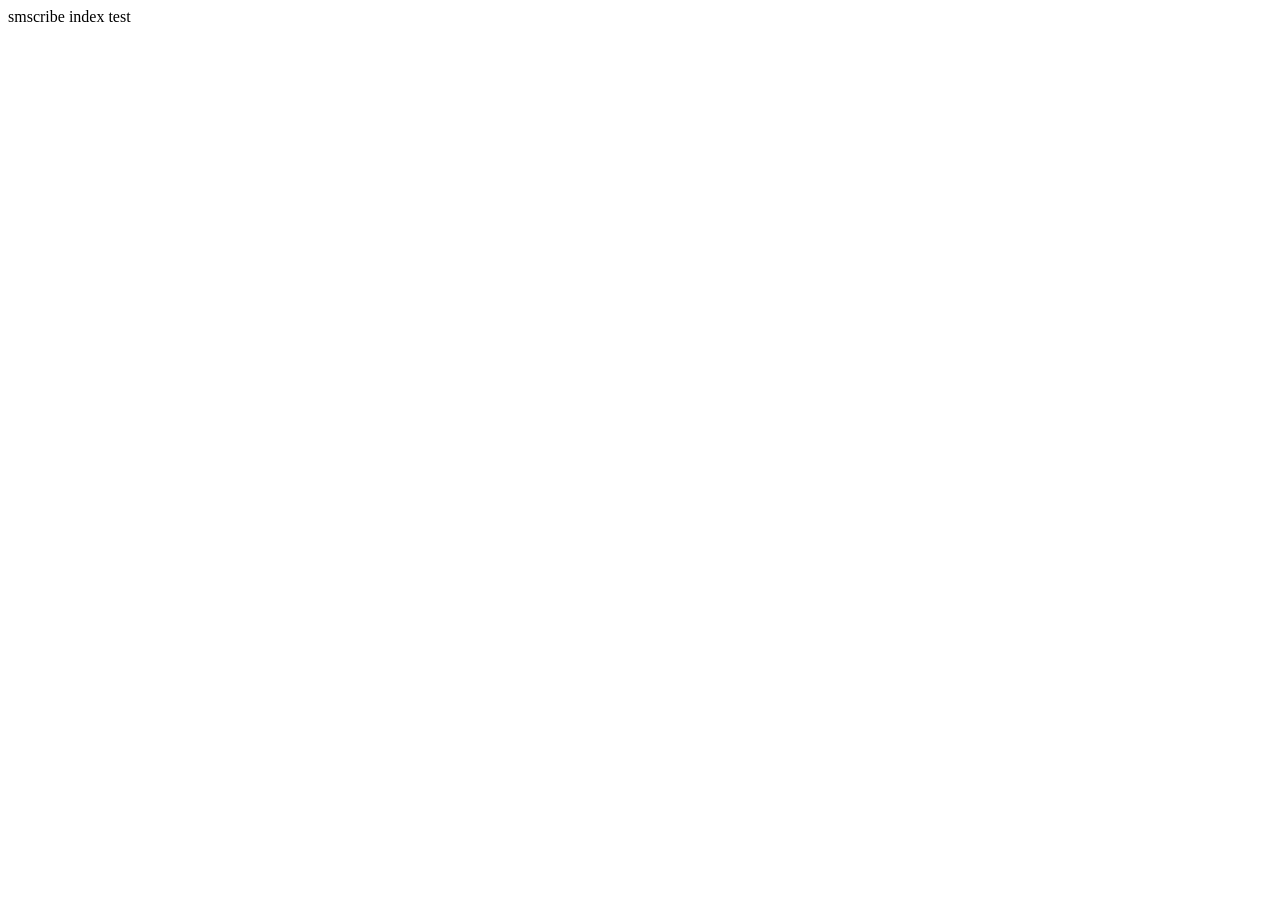
==== index.html @ 4cce7b0c "index boilerplate" ====
<!doctype html>
<html lang="en">
  <head>
    <meta charset="UTF-8" />
    <meta name="viewport" content="width=device-width, initial-scale=1.0" />
    <title>Document</title>
  </head>
  <body>
    smscribe index test
  </body>
</html>
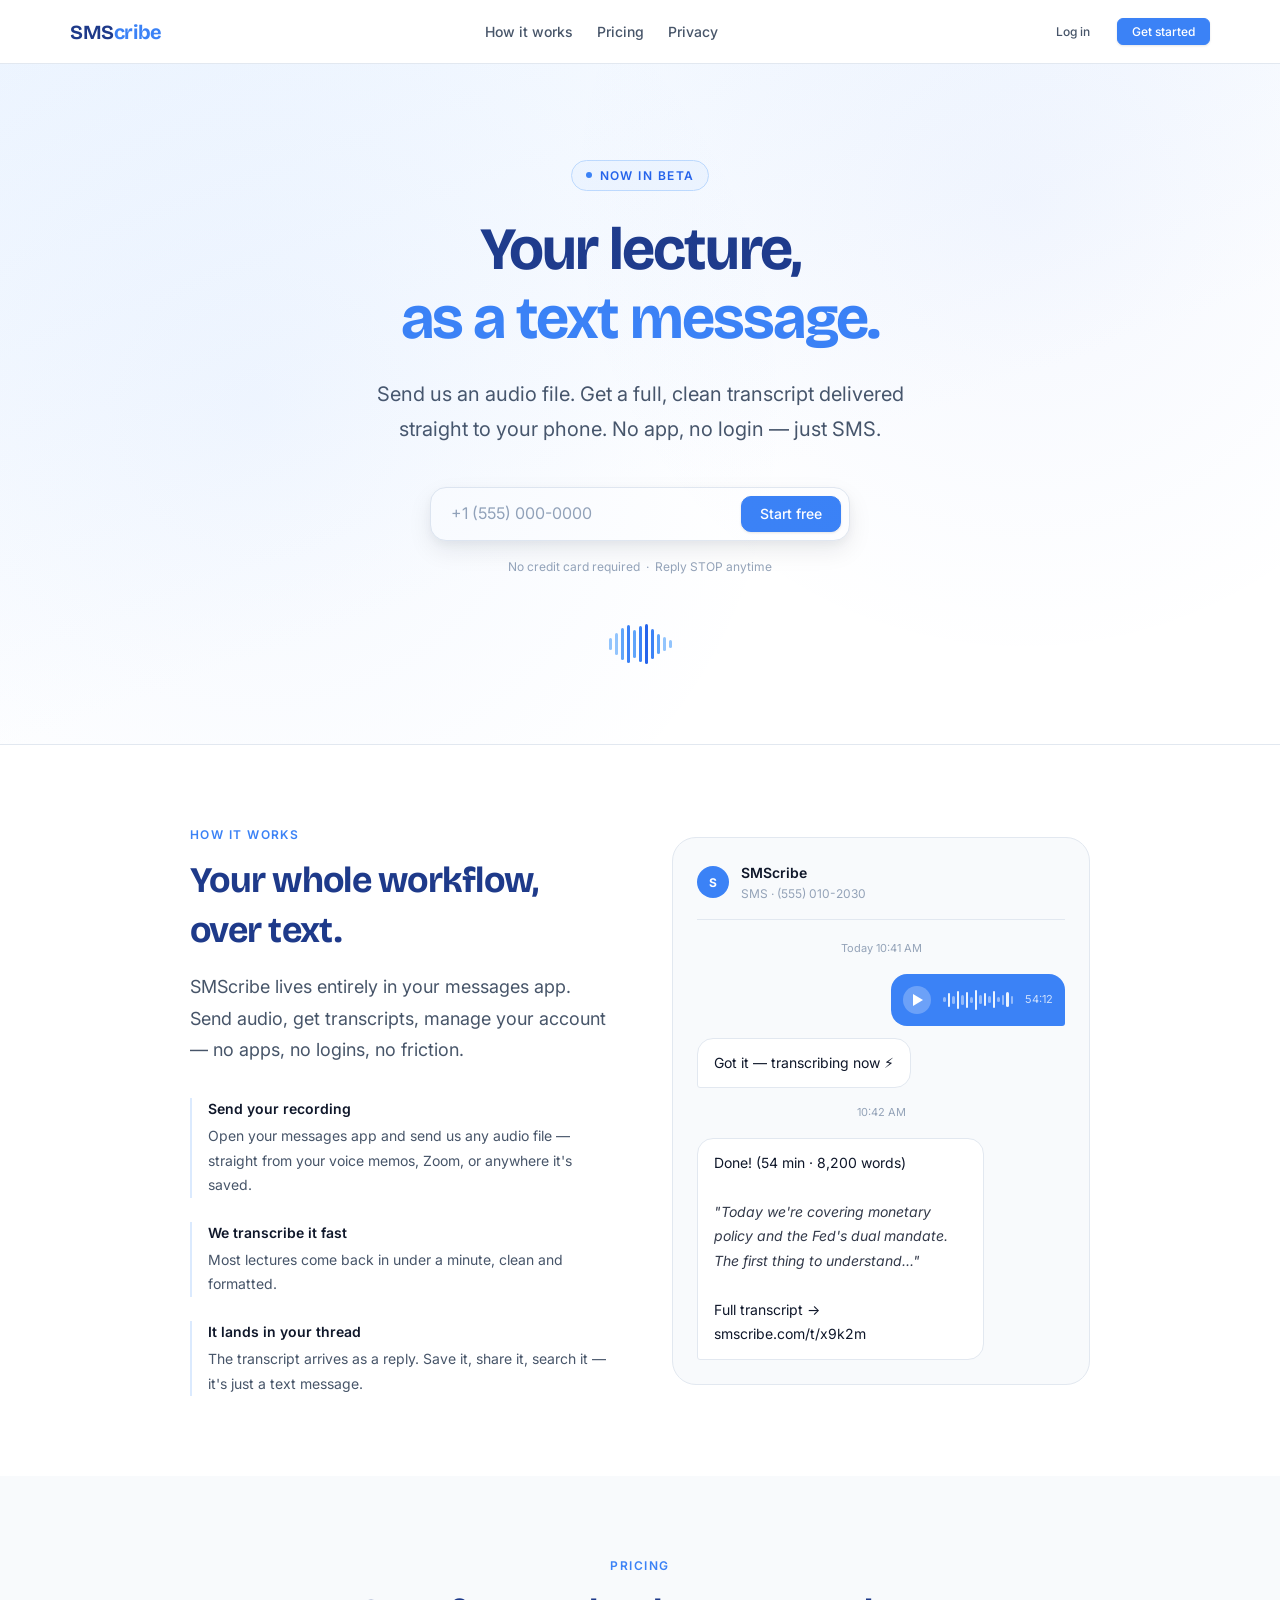
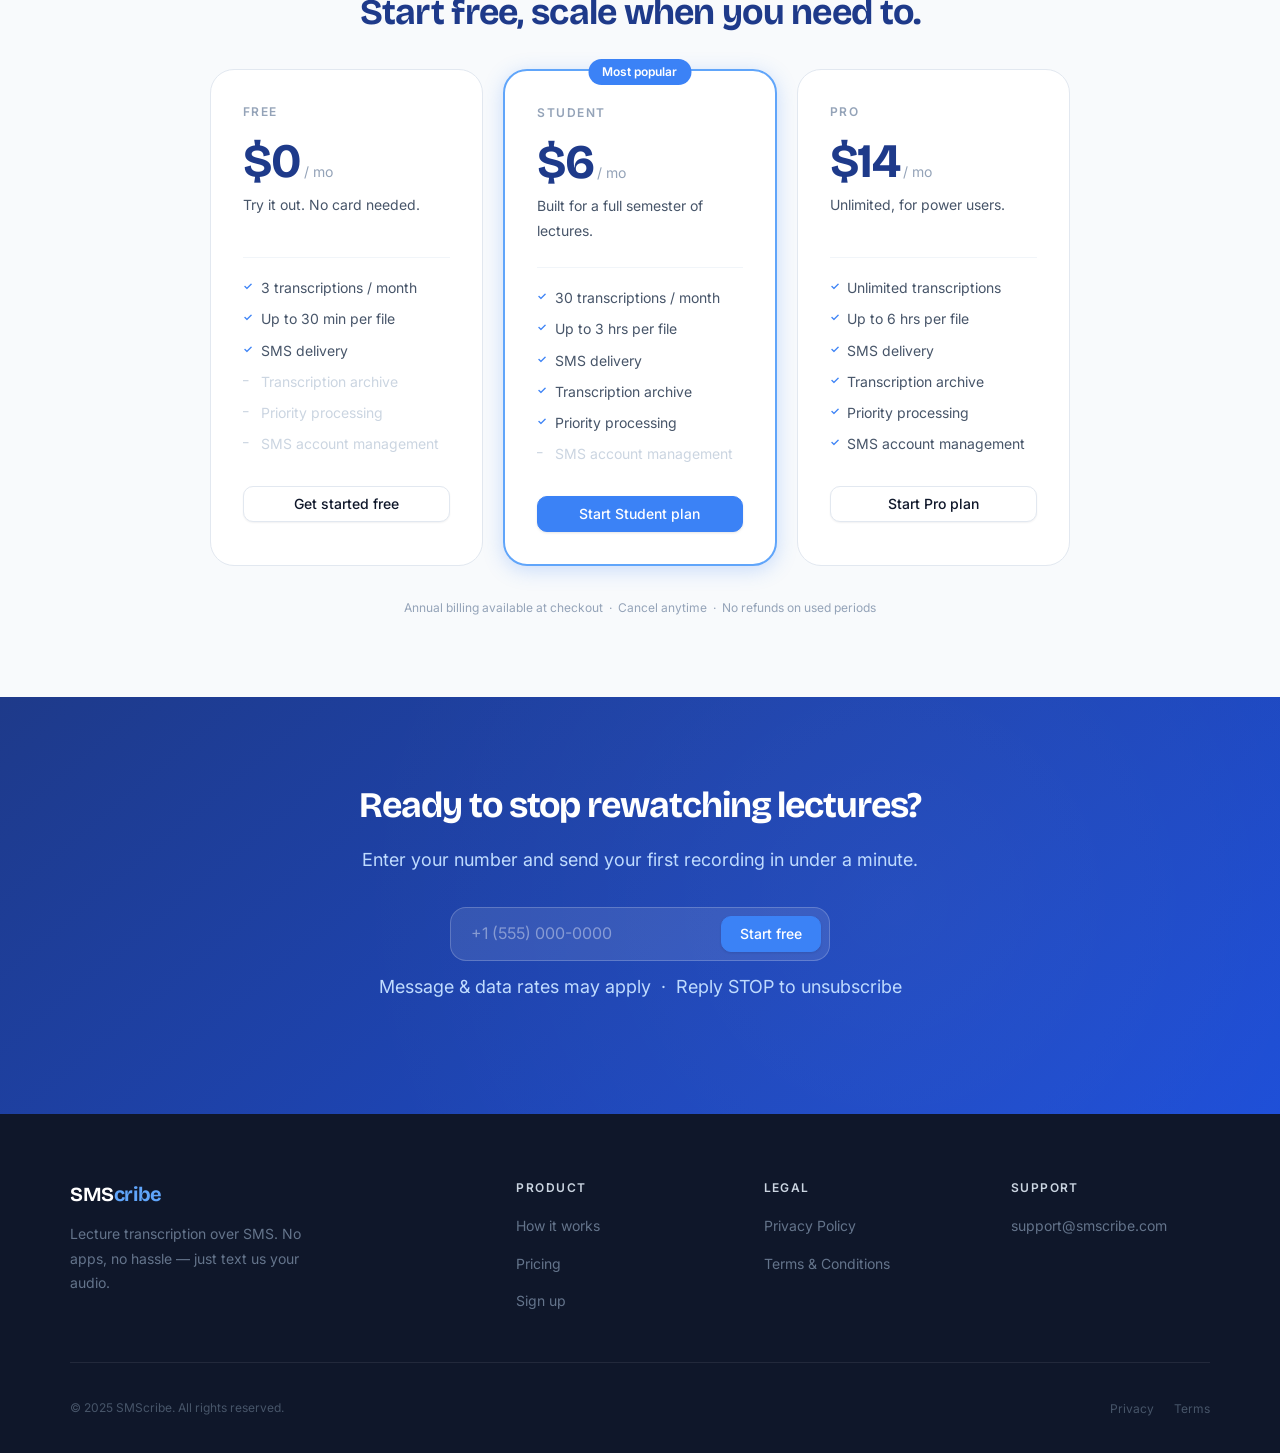
==== commit 6d0abff4: "main page first itr" ====
--- a/index.html
+++ b/index.html
@@ -3,9 +3,675 @@
   <head>
     <meta charset="UTF-8" />
     <meta name="viewport" content="width=device-width, initial-scale=1.0" />
-    <title>Document</title>
+    <title>SMScribe — Lecture Transcription over SMS</title>
+    <meta
+      name="description"
+      content="Text us your lecture audio. Get a full transcript back. No apps, no accounts — just SMS."
+    />
+    <link rel="stylesheet" href="smscribe.css" />
+    <style>
+      /* ── Index-only additions not in smscribe.css ── */
+
+      /* Phone input widget */
+      .hero-phone-input {
+        display: flex;
+        align-items: center;
+        gap: var(--space-2);
+        background: var(--white);
+        border: 1px solid var(--border);
+        border-radius: var(--radius-lg);
+        padding: var(--space-2) var(--space-2) var(--space-2) var(--space-5);
+        box-shadow: var(--shadow-lg);
+        max-width: 420px;
+        margin: 0 auto var(--space-4);
+      }
+      .hero-phone-input input {
+        flex: 1;
+        border: none;
+        outline: none;
+        font-size: var(--text-base);
+        color: var(--text-primary);
+        background: transparent;
+        min-width: 0;
+        font-family: var(--font-sans);
+      }
+      .hero-phone-input input::placeholder {
+        color: var(--text-muted);
+      }
+      .hero-disclaimer {
+        font-size: var(--text-xs);
+        color: var(--text-muted);
+        text-align: center;
+      }
+
+      /* How it works */
+      .hiw-inner {
+        max-width: 900px;
+        margin: 0 auto;
+        display: grid;
+        grid-template-columns: 1fr 1fr;
+        gap: var(--space-16);
+        align-items: center;
+      }
+      .hiw-points {
+        display: flex;
+        flex-direction: column;
+        gap: var(--space-6);
+        margin-top: var(--space-8);
+      }
+      .hiw-point {
+        display: flex;
+        flex-direction: column;
+        gap: var(--space-1);
+        padding-left: var(--space-4);
+        border-left: 2px solid var(--blue-100);
+      }
+      .hiw-point-title {
+        font-size: var(--text-sm);
+        font-weight: var(--weight-semibold);
+        color: var(--text-primary);
+      }
+      .hiw-point-body {
+        font-size: var(--text-sm);
+        color: var(--text-secondary);
+        line-height: var(--leading-relaxed);
+      }
+
+      /* SMS mockup frame */
+      .sms-frame {
+        background: var(--gray-50);
+        border: 1px solid var(--border);
+        border-radius: var(--radius-xl);
+        padding: var(--space-6);
+        display: flex;
+        flex-direction: column;
+        gap: var(--space-3);
+      }
+      .sms-frame-header {
+        display: flex;
+        align-items: center;
+        gap: var(--space-3);
+        padding-bottom: var(--space-4);
+        border-bottom: 1px solid var(--border);
+        margin-bottom: var(--space-1);
+      }
+      .sms-avatar {
+        width: 32px;
+        height: 32px;
+        background: var(--blue-500);
+        border-radius: var(--radius-full);
+        display: flex;
+        align-items: center;
+        justify-content: center;
+        font-size: var(--text-xs);
+        font-weight: var(--weight-bold);
+        color: var(--white);
+        flex-shrink: 0;
+      }
+      .sms-contact {
+        font-size: var(--text-sm);
+        font-weight: var(--weight-semibold);
+        color: var(--text-primary);
+      }
+      .sms-status {
+        font-size: var(--text-xs);
+        color: var(--text-muted);
+      }
+      .sms-time {
+        font-size: 11px;
+        color: var(--text-muted);
+        text-align: center;
+        margin: var(--space-1) 0;
+      }
+      .sms-row {
+        display: flex;
+      }
+      .sms-row.out {
+        justify-content: flex-end;
+      }
+      .sms-bubble {
+        max-width: 78%;
+        padding: var(--space-3) var(--space-4);
+        border-radius: var(--radius-lg);
+        font-size: var(--text-sm);
+        line-height: var(--leading-relaxed);
+      }
+      .sms-bubble.in {
+        background: var(--white);
+        border: 1px solid var(--border);
+        border-bottom-left-radius: 3px;
+        color: var(--text-primary);
+      }
+      .sms-bubble.in em {
+        font-style: italic;
+        opacity: 0.85;
+      }
+
+      /* iOS audio bubble */
+      .audio-bubble {
+        background: var(--blue-500);
+        border-radius: var(--radius-lg);
+        border-bottom-right-radius: 3px;
+        padding: var(--space-3) var(--space-3);
+        display: flex;
+        align-items: center;
+        gap: var(--space-3);
+        max-width: 220px;
+      }
+      .audio-play {
+        width: 28px;
+        height: 28px;
+        border-radius: var(--radius-full);
+        background: rgba(255, 255, 255, 0.25);
+        display: flex;
+        align-items: center;
+        justify-content: center;
+        flex-shrink: 0;
+      }
+      .audio-play svg {
+        margin-left: 2px;
+      }
+      .audio-waveform {
+        flex: 1;
+        display: flex;
+        align-items: center;
+        gap: 2px;
+        height: 22px;
+      }
+      .aw {
+        width: 2.5px;
+        border-radius: 2px;
+        background: rgba(255, 255, 255, 0.45);
+      }
+      .aw.hi {
+        background: rgba(255, 255, 255, 0.9);
+      }
+      .audio-duration {
+        font-size: 11px;
+        color: rgba(255, 255, 255, 0.75);
+        white-space: nowrap;
+        flex-shrink: 0;
+      }
+
+      /* Pricing */
+      .pricing-grid {
+        display: grid;
+        grid-template-columns: repeat(3, 1fr);
+        gap: var(--space-5);
+        max-width: 860px;
+        margin: 0 auto;
+      }
+      .pricing-card {
+        background: var(--white);
+        border: 1px solid var(--border);
+        border-radius: var(--radius-xl);
+        padding: var(--space-8);
+        position: relative;
+        transition:
+          box-shadow var(--dur-base) var(--ease),
+          border-color var(--dur-base) var(--ease);
+      }
+      .pricing-card:hover {
+        box-shadow: var(--shadow-lg);
+        border-color: var(--gray-300);
+      }
+      .pricing-card.featured {
+        border: 2px solid var(--blue-400);
+        box-shadow: var(--shadow-blue);
+      }
+      .pricing-card.featured:hover {
+        box-shadow: 0 8px 28px rgba(59, 130, 246, 0.28);
+      }
+      .pricing-badge {
+        position: absolute;
+        top: -12px;
+        left: 50%;
+        transform: translateX(-50%);
+        background: var(--blue-500);
+        color: var(--white);
+        font-size: var(--text-xs);
+        font-weight: var(--weight-semibold);
+        padding: 0.2rem 0.875rem;
+        border-radius: var(--radius-full);
+        white-space: nowrap;
+      }
+      .pricing-tier {
+        font-size: var(--text-xs);
+        font-weight: var(--weight-semibold);
+        letter-spacing: var(--tracking-widest);
+        text-transform: uppercase;
+        color: var(--text-muted);
+        margin-bottom: var(--space-4);
+      }
+      .pricing-price {
+        display: flex;
+        align-items: baseline;
+        gap: var(--space-1);
+        margin-bottom: var(--space-2);
+      }
+      .pricing-amount {
+        font-family: var(--font-display);
+        font-size: var(--text-5xl);
+        font-weight: var(--weight-bold);
+        color: var(--blue-900);
+        letter-spacing: var(--tracking-tight);
+        line-height: 1;
+      }
+      .pricing-period {
+        font-size: var(--text-sm);
+        color: var(--text-muted);
+      }
+      .pricing-desc {
+        font-size: var(--text-sm);
+        color: var(--text-secondary);
+        line-height: var(--leading-relaxed);
+        margin-bottom: var(--space-6);
+        min-height: 40px;
+      }
+      .pricing-divider {
+        border: none;
+        border-top: 1px solid var(--gray-100);
+        margin: var(--space-5) 0;
+      }
+      .pricing-features {
+        list-style: none;
+        display: flex;
+        flex-direction: column;
+        gap: var(--space-3);
+        margin-bottom: var(--space-8);
+      }
+      .pricing-features li {
+        font-size: var(--text-sm);
+        color: var(--text-secondary);
+        padding-left: 1.1rem;
+        position: relative;
+        line-height: var(--leading-snug);
+      }
+      .pricing-features li::before {
+        content: "✓";
+        position: absolute;
+        left: 0;
+        color: var(--blue-500);
+        font-weight: var(--weight-semibold);
+        font-size: 11px;
+        top: 1px;
+      }
+      .pricing-features li.off {
+        color: var(--gray-300);
+      }
+      .pricing-features li.off::before {
+        content: "–";
+        color: var(--gray-300);
+      }
+      .btn-full {
+        width: 100%;
+        justify-content: center;
+      }
+
+      /* CTA banner */
+      .cta-banner {
+        background: linear-gradient(
+          140deg,
+          var(--blue-900) 0%,
+          var(--blue-700) 100%
+        );
+        padding: var(--space-20) var(--space-8);
+        text-align: center;
+        position: relative;
+        overflow: hidden;
+      }
+      .cta-banner::before {
+        content: "";
+        position: absolute;
+        inset: 0;
+        background: radial-gradient(
+          circle at 70% 50%,
+          rgba(255, 255, 255, 0.04) 0%,
+          transparent 60%
+        );
+        pointer-events: none;
+      }
+      .cta-banner h2 {
+        font-family: var(--font-display);
+        font-size: clamp(var(--text-2xl), 3.5vw, var(--text-4xl));
+        font-weight: var(--weight-bold);
+        color: var(--white);
+        letter-spacing: var(--tracking-tight);
+        margin-bottom: var(--space-3);
+        position: relative;
+      }
+      .cta-banner p {
+        font-size: var(--text-lg);
+        color: var(--blue-200);
+        margin-bottom: var(--space-8);
+        position: relative;
+      }
+      .cta-phone-input {
+        display: flex;
+        align-items: center;
+        gap: var(--space-2);
+        background: rgba(255, 255, 255, 0.1);
+        border: 1px solid rgba(255, 255, 255, 0.2);
+        border-radius: var(--radius-lg);
+        padding: var(--space-2) var(--space-2) var(--space-2) var(--space-5);
+        max-width: 380px;
+        margin: 0 auto var(--space-3);
+        position: relative;
+      }
+      .cta-phone-input input {
+        flex: 1;
+        border: none;
+        outline: none;
+        background: transparent;
+        font-size: var(--text-base);
+        color: var(--white);
+        min-width: 0;
+        font-family: var(--font-sans);
+      }
+      .cta-phone-input input::placeholder {
+        color: rgba(255, 255, 255, 0.4);
+      }
+      .cta-disclaimer {
+        font-size: var(--text-xs);
+        color: rgba(255, 255, 255, 0.35);
+        position: relative;
+      }
+
+      /* Responsive */
+      @media (max-width: 768px) {
+        .hiw-inner {
+          grid-template-columns: 1fr;
+          gap: var(--space-10);
+        }
+        .pricing-grid {
+          grid-template-columns: 1fr;
+          max-width: 400px;
+        }
+        .pricing-card.featured {
+          order: -1;
+        }
+        .cta-banner {
+          padding: var(--space-16) var(--space-5);
+        }
+        .cta-phone-input {
+          max-width: 100%;
+        }
+      }
+      @media (max-width: 480px) {
+        .hero-phone-input {
+          max-width: 100%;
+        }
+      }
+    </style>
   </head>
   <body>
-    smscribe index test
+    <!-- Nav -->
+    <nav class="nav">
+      <div class="nav-inner">
+        <a href="/" class="nav-logo">SMS<span>cribe</span></a>
+        <ul class="nav-links">
+          <li><a href="#how-it-works">How it works</a></li>
+          <li><a href="#pricing">Pricing</a></li>
+          <li><a href="/privacy-policy">Privacy</a></li>
+        </ul>
+        <div class="nav-cta">
+          <a href="#" class="btn btn-ghost btn-sm">Log in</a>
+          <a href="#pricing" class="btn btn-primary btn-sm">Get started</a>
+        </div>
+      </div>
+    </nav>
+
+    <!-- Hero -->
+    <section class="hero">
+      <span class="hero-eyebrow"><span class="dot"></span> Now in beta</span>
+      <h1>Your lecture,<br /><em>as a text message.</em></h1>
+      <p class="hero-sub">
+        Send us an audio file. Get a full, clean transcript delivered straight
+        to your phone. No app, no login — just SMS.
+      </p>
+      <div class="hero-phone-input">
+        <input type="tel" placeholder="+1 (555) 000-0000" />
+        <a href="#" class="btn btn-primary">Start free</a>
+      </div>
+      <p class="hero-disclaimer">
+        No credit card required &nbsp;&middot;&nbsp; Reply STOP anytime
+      </p>
+      <div class="wave-bar-group">
+        <div class="wave-bar"></div>
+        <div class="wave-bar"></div>
+        <div class="wave-bar"></div>
+        <div class="wave-bar"></div>
+        <div class="wave-bar"></div>
+        <div class="wave-bar"></div>
+        <div class="wave-bar"></div>
+        <div class="wave-bar"></div>
+        <div class="wave-bar"></div>
+        <div class="wave-bar"></div>
+        <div class="wave-bar"></div>
+      </div>
+    </section>
+
+    <!-- How it works -->
+    <section class="section" id="how-it-works">
+      <div class="hiw-inner">
+        <div>
+          <p class="section-label">How it works</p>
+          <h2 class="section-heading">Your whole workflow,<br />over text.</h2>
+          <p class="section-sub">
+            SMScribe lives entirely in your messages app. Send audio, get
+            transcripts, manage your account — no apps, no logins, no friction.
+          </p>
+          <div class="hiw-points">
+            <div class="hiw-point">
+              <p class="hiw-point-title">Send your recording</p>
+              <p class="hiw-point-body">
+                Open your messages app and send us any audio file — straight
+                from your voice memos, Zoom, or anywhere it's saved.
+              </p>
+            </div>
+            <div class="hiw-point">
+              <p class="hiw-point-title">We transcribe it fast</p>
+              <p class="hiw-point-body">
+                Most lectures come back in under a minute, clean and formatted.
+              </p>
+            </div>
+            <div class="hiw-point">
+              <p class="hiw-point-title">It lands in your thread</p>
+              <p class="hiw-point-body">
+                The transcript arrives as a reply. Save it, share it, search it
+                — it's just a text message.
+              </p>
+            </div>
+          </div>
+        </div>
+
+        <div class="sms-frame">
+          <div class="sms-frame-header">
+            <div class="sms-avatar">S</div>
+            <div>
+              <p class="sms-contact">SMScribe</p>
+              <p class="sms-status">SMS · (555) 010-2030</p>
+            </div>
+          </div>
+          <p class="sms-time">Today 10:41 AM</p>
+          <div class="sms-row out">
+            <div class="audio-bubble">
+              <div class="audio-play">
+                <svg width="10" height="12" viewBox="0 0 10 12" fill="white">
+                  <path d="M0 0L10 6L0 12V0Z" />
+                </svg>
+              </div>
+              <div class="audio-waveform">
+                <div class="aw" style="height: 5px"></div>
+                <div class="aw hi" style="height: 14px"></div>
+                <div class="aw" style="height: 8px"></div>
+                <div class="aw hi" style="height: 18px"></div>
+                <div class="aw" style="height: 10px"></div>
+                <div class="aw hi" style="height: 16px"></div>
+                <div class="aw" style="height: 6px"></div>
+                <div class="aw hi" style="height: 20px"></div>
+                <div class="aw" style="height: 9px"></div>
+                <div class="aw hi" style="height: 13px"></div>
+                <div class="aw" style="height: 7px"></div>
+                <div class="aw hi" style="height: 17px"></div>
+                <div class="aw" style="height: 5px"></div>
+                <div class="aw" style="height: 10px"></div>
+                <div class="aw hi" style="height: 15px"></div>
+                <div class="aw" style="height: 8px"></div>
+              </div>
+              <span class="audio-duration">54:12</span>
+            </div>
+          </div>
+          <div class="sms-row">
+            <div class="sms-bubble in">Got it — transcribing now ⚡</div>
+          </div>
+          <p class="sms-time">10:42 AM</p>
+          <div class="sms-row">
+            <div class="sms-bubble in">
+              Done! (54 min · 8,200 words)<br /><br /><em
+                >"Today we're covering monetary policy and the Fed's dual
+                mandate. The first thing to understand..."</em
+              ><br /><br />Full transcript → smscribe.com/t/x9k2m
+            </div>
+          </div>
+        </div>
+      </div>
+    </section>
+
+    <!-- Pricing -->
+    <section class="section section-gray" id="pricing">
+      <div class="container">
+        <div class="text-center mb-8">
+          <p class="section-label">Pricing</p>
+          <h2 class="section-heading">Start free, scale when you need to.</h2>
+        </div>
+        <div class="pricing-grid">
+          <!-- Free -->
+          <div class="pricing-card">
+            <p class="pricing-tier">Free</p>
+            <div class="pricing-price">
+              <span class="pricing-amount">$0</span>
+              <span class="pricing-period">/ mo</span>
+            </div>
+            <p class="pricing-desc">Try it out. No card needed.</p>
+            <hr class="pricing-divider" />
+            <ul class="pricing-features">
+              <li>3 transcriptions / month</li>
+              <li>Up to 30 min per file</li>
+              <li>SMS delivery</li>
+              <li class="off">Transcription archive</li>
+              <li class="off">Priority processing</li>
+              <li class="off">SMS account management</li>
+            </ul>
+            <a href="#" class="btn btn-secondary btn-full">Get started free</a>
+          </div>
+
+          <!-- Student -->
+          <div class="pricing-card featured">
+            <span class="pricing-badge">Most popular</span>
+            <p class="pricing-tier">Student</p>
+            <div class="pricing-price">
+              <span class="pricing-amount">$6</span>
+              <span class="pricing-period">/ mo</span>
+            </div>
+            <p class="pricing-desc">Built for a full semester of lectures.</p>
+            <hr class="pricing-divider" />
+            <ul class="pricing-features">
+              <li>30 transcriptions / month</li>
+              <li>Up to 3 hrs per file</li>
+              <li>SMS delivery</li>
+              <li>Transcription archive</li>
+              <li>Priority processing</li>
+              <li class="off">SMS account management</li>
+            </ul>
+            <a href="#" class="btn btn-primary btn-full">Start Student plan</a>
+          </div>
+
+          <!-- Pro -->
+          <div class="pricing-card">
+            <p class="pricing-tier">Pro</p>
+            <div class="pricing-price">
+              <span class="pricing-amount">$14</span>
+              <span class="pricing-period">/ mo</span>
+            </div>
+            <p class="pricing-desc">Unlimited, for power users.</p>
+            <hr class="pricing-divider" />
+            <ul class="pricing-features">
+              <li>Unlimited transcriptions</li>
+              <li>Up to 6 hrs per file</li>
+              <li>SMS delivery</li>
+              <li>Transcription archive</li>
+              <li>Priority processing</li>
+              <li>SMS account management</li>
+            </ul>
+            <a href="#" class="btn btn-secondary btn-full">Start Pro plan</a>
+          </div>
+        </div>
+        <p
+          class="text-center mt-8"
+          style="font-size: var(--text-xs); color: var(--text-muted)"
+        >
+          Annual billing available at checkout &nbsp;&middot;&nbsp; Cancel
+          anytime &nbsp;&middot;&nbsp; No refunds on used periods
+        </p>
+      </div>
+    </section>
+
+    <!-- CTA -->
+    <section class="cta-banner">
+      <h2>Ready to stop rewatching lectures?</h2>
+      <p>Enter your number and send your first recording in under a minute.</p>
+      <div class="cta-phone-input">
+        <input type="tel" placeholder="+1 (555) 000-0000" />
+        <a href="#" class="btn btn-primary">Start free</a>
+      </div>
+      <p class="cta-disclaimer">
+        Message &amp; data rates may apply &nbsp;&middot;&nbsp; Reply STOP to
+        unsubscribe
+      </p>
+    </section>
+
+    <!-- Footer -->
+    <footer class="footer">
+      <div class="footer-grid">
+        <div class="footer-brand">
+          <a href="/" class="logo">SMS<span>cribe</span></a>
+          <p>
+            Lecture transcription over SMS. No apps, no hassle — just text us
+            your audio.
+          </p>
+        </div>
+        <div class="footer-col">
+          <h4>Product</h4>
+          <ul>
+            <li><a href="#how-it-works">How it works</a></li>
+            <li><a href="#pricing">Pricing</a></li>
+            <li><a href="#">Sign up</a></li>
+          </ul>
+        </div>
+        <div class="footer-col">
+          <h4>Legal</h4>
+          <ul>
+            <li><a href="/privacy-policy">Privacy Policy</a></li>
+            <li><a href="/terms">Terms &amp; Conditions</a></li>
+          </ul>
+        </div>
+        <div class="footer-col">
+          <h4>Support</h4>
+          <ul>
+            <li>
+              <a href="mailto:support@smscribe.com">support@smscribe.com</a>
+            </li>
+          </ul>
+        </div>
+      </div>
+      <div class="footer-bottom">
+        <p class="footer-copy">&copy; 2025 SMScribe. All rights reserved.</p>
+        <ul class="footer-legal">
+          <li><a href="/privacy-policy">Privacy</a></li>
+          <li><a href="/terms">Terms</a></li>
+        </ul>
+      </div>
+    </footer>
   </body>
 </html>
--- a/smscribe.css
+++ b/smscribe.css
@@ -0,0 +1,917 @@
+@import url('https://fonts.googleapis.com/css2?family=Inter:wght@300;400;500;600;700&family=Bricolage+Grotesque:wght@400;500;600;700&display=swap');
+
+/* ─────────────────────────────────────────
+   1. DESIGN TOKENS
+   ───────────────────────────────────────── */
+:root {
+
+  /* — Brand Blues — */
+  --blue-50:   #eff6ff;
+  --blue-100:  #dbeafe;
+  --blue-200:  #bfdbfe;
+  --blue-300:  #93c5fd;
+  --blue-400:  #60a5fa;
+  --blue-500:  #3b82f6;   /* primary action */
+  --blue-600:  #2563eb;   /* hover state    */
+  --blue-700:  #1d4ed8;
+  --blue-800:  #1e40af;
+  --blue-900:  #1e3a8a;   /* hero heading   */
+  --blue-950:  #172554;   /* deepest navy   */
+
+  /* — Neutrals — */
+  --white:     #ffffff;
+  --gray-50:   #f8fafc;
+  --gray-100:  #f1f5f9;
+  --gray-200:  #e2e8f0;
+  --gray-300:  #cbd5e1;
+  --gray-400:  #94a3b8;
+  --gray-500:  #64748b;
+  --gray-600:  #475569;
+  --gray-700:  #334155;
+  --gray-800:  #1e293b;
+  --gray-900:  #0f172a;
+
+  /* — Semantic Aliases — */
+  --bg:              var(--white);
+  --bg-subtle:       var(--gray-50);
+  --bg-raised:       var(--white);
+  --surface:         var(--white);
+  --surface-hover:   var(--blue-50);
+
+  --border:          var(--gray-200);
+  --border-focus:    var(--blue-500);
+
+  --text-primary:    var(--gray-900);
+  --text-secondary:  var(--gray-600);
+  --text-muted:      var(--gray-400);
+  --text-on-dark:    var(--white);
+
+  --accent:          var(--blue-500);
+  --accent-hover:    var(--blue-600);
+  --accent-dim:      var(--blue-50);
+  --accent-border:   var(--blue-200);
+
+  --hero-text:       var(--blue-900);
+  --hero-sub:        var(--blue-700);
+
+  --success:  #10b981;
+  --warning:  #f59e0b;
+  --danger:   #ef4444;
+
+  /* — Typography — */
+  --font-sans:     'Inter', system-ui, -apple-system, sans-serif;
+  --font-display:  'Bricolage Grotesque', 'Inter', sans-serif;
+
+  --text-xs:    0.75rem;    /* 12px */
+  --text-sm:    0.875rem;   /* 14px */
+  --text-base:  1rem;       /* 16px */
+  --text-lg:    1.125rem;   /* 18px */
+  --text-xl:    1.25rem;    /* 20px */
+  --text-2xl:   1.5rem;     /* 24px */
+  --text-3xl:   1.875rem;   /* 30px */
+  --text-4xl:   2.25rem;    /* 36px */
+  --text-5xl:   3rem;       /* 48px */
+  --text-6xl:   3.75rem;    /* 60px */
+
+  --weight-light:    300;
+  --weight-regular:  400;
+  --weight-medium:   500;
+  --weight-semibold: 600;
+  --weight-bold:     700;
+
+  --leading-tight:   1.15;
+  --leading-snug:    1.375;
+  --leading-normal:  1.6;
+  --leading-relaxed: 1.75;
+
+  --tracking-tight:  -0.03em;
+  --tracking-snug:   -0.02em;
+  --tracking-normal:  0;
+  --tracking-wide:    0.05em;
+  --tracking-widest:  0.12em;
+
+  /* — Spacing — */
+  --space-1:   0.25rem;
+  --space-2:   0.5rem;
+  --space-3:   0.75rem;
+  --space-4:   1rem;
+  --space-5:   1.25rem;
+  --space-6:   1.5rem;
+  --space-8:   2rem;
+  --space-10:  2.5rem;
+  --space-12:  3rem;
+  --space-16:  4rem;
+  --space-20:  5rem;
+  --space-24:  6rem;
+  --space-32:  8rem;
+
+  /* — Layout — */
+  --max-w-sm:   640px;
+  --max-w-md:   768px;
+  --max-w-lg:   1024px;
+  --max-w-xl:   1280px;
+  --max-w-site: 1140px;
+
+  --nav-h:      64px;
+
+  /* — Shape — */
+  --radius-sm:   6px;
+  --radius-md:   10px;
+  --radius-lg:   16px;
+  --radius-xl:   24px;
+  --radius-full: 9999px;
+
+  /* — Shadows — */
+  --shadow-xs:  0 1px 2px rgba(15,23,42,0.06);
+  --shadow-sm:  0 1px 3px rgba(15,23,42,0.08), 0 1px 2px rgba(15,23,42,0.04);
+  --shadow-md:  0 4px 6px rgba(15,23,42,0.06), 0 2px 4px rgba(15,23,42,0.04);
+  --shadow-lg:  0 10px 24px rgba(15,23,42,0.08), 0 4px 8px rgba(15,23,42,0.04);
+  --shadow-xl:  0 20px 48px rgba(15,23,42,0.10), 0 8px 16px rgba(15,23,42,0.06);
+  --shadow-blue: 0 4px 20px rgba(59,130,246,0.25);
+
+  /* — Transitions — */
+  --ease:      cubic-bezier(0.4, 0, 0.2, 1);
+  --ease-out:  cubic-bezier(0, 0, 0.2, 1);
+  --dur-fast:  150ms;
+  --dur-base:  200ms;
+  --dur-slow:  300ms;
+}
+
+
+/* ─────────────────────────────────────────
+   2. RESET & BASE
+   ───────────────────────────────────────── */
+*, *::before, *::after {
+  box-sizing: border-box;
+  margin: 0;
+  padding: 0;
+}
+
+html {
+  font-size: 16px;
+  scroll-behavior: smooth;
+  -webkit-text-size-adjust: 100%;
+}
+
+body {
+  background: var(--bg);
+  color: var(--text-primary);
+  font-family: var(--font-sans);
+  font-size: var(--text-base);
+  font-weight: var(--weight-regular);
+  line-height: var(--leading-normal);
+  -webkit-font-smoothing: antialiased;
+  -moz-osx-font-smoothing: grayscale;
+}
+
+img, video { display: block; max-width: 100%; }
+button, input, select, textarea { font: inherit; }
+a { color: inherit; }
+
+
+/* ─────────────────────────────────────────
+   3. NAVIGATION
+   ───────────────────────────────────────── */
+.nav {
+  position: sticky;
+  top: 0;
+  z-index: 200;
+  height: var(--nav-h);
+  background: rgba(255,255,255,0.9);
+  backdrop-filter: blur(16px);
+  -webkit-backdrop-filter: blur(16px);
+  border-bottom: 1px solid var(--border);
+  display: flex;
+  align-items: center;
+  padding: 0 var(--space-8);
+}
+
+.nav-inner {
+  width: 100%;
+  max-width: var(--max-w-site);
+  margin: 0 auto;
+  display: flex;
+  align-items: center;
+  justify-content: space-between;
+  gap: var(--space-8);
+}
+
+.nav-logo {
+  font-family: var(--font-display);
+  font-size: var(--text-xl);
+  font-weight: var(--weight-bold);
+  color: var(--blue-900);
+  text-decoration: none;
+  letter-spacing: var(--tracking-snug);
+  flex-shrink: 0;
+}
+
+.nav-logo span {
+  color: var(--blue-500);
+}
+
+.nav-links {
+  display: flex;
+  align-items: center;
+  gap: var(--space-6);
+  list-style: none;
+}
+
+.nav-links a {
+  font-size: var(--text-sm);
+  font-weight: var(--weight-medium);
+  color: var(--text-secondary);
+  text-decoration: none;
+  transition: color var(--dur-base) var(--ease);
+}
+
+.nav-links a:hover { color: var(--text-primary); }
+
+.nav-links a.active { color: var(--accent); }
+
+.nav-cta {
+  display: flex;
+  align-items: center;
+  gap: var(--space-3);
+}
+
+/* Mobile nav toggle (implement JS as needed) */
+.nav-toggle {
+  display: none;
+  flex-direction: column;
+  gap: 5px;
+  background: none;
+  border: none;
+  cursor: pointer;
+  padding: var(--space-2);
+}
+
+.nav-toggle span {
+  display: block;
+  width: 22px;
+  height: 2px;
+  background: var(--gray-700);
+  border-radius: 2px;
+  transition: transform var(--dur-base) var(--ease);
+}
+
+
+/* ─────────────────────────────────────────
+   4. BUTTONS
+   ───────────────────────────────────────── */
+
+/* Base */
+.btn {
+  display: inline-flex;
+  align-items: center;
+  justify-content: center;
+  gap: var(--space-2);
+  font-family: var(--font-sans);
+  font-size: var(--text-sm);
+  font-weight: var(--weight-medium);
+  line-height: 1;
+  white-space: nowrap;
+  text-decoration: none;
+  border: 1px solid transparent;
+  border-radius: var(--radius-md);
+  cursor: pointer;
+  transition:
+    background var(--dur-base) var(--ease),
+    border-color var(--dur-base) var(--ease),
+    color var(--dur-base) var(--ease),
+    box-shadow var(--dur-base) var(--ease);
+  padding: 0.625rem 1.125rem;
+}
+
+.btn:disabled { opacity: 0.5; cursor: not-allowed; }
+
+/* Primary */
+.btn-primary {
+  background: var(--blue-500);
+  color: var(--white);
+  border-color: var(--blue-500);
+  box-shadow: var(--shadow-sm);
+}
+.btn-primary:hover {
+  background: var(--blue-600);
+  border-color: var(--blue-600);
+  box-shadow: var(--shadow-blue);
+}
+
+/* Secondary */
+.btn-secondary {
+  background: var(--white);
+  color: var(--text-primary);
+  border-color: var(--border);
+  box-shadow: var(--shadow-xs);
+}
+.btn-secondary:hover {
+  background: var(--gray-50);
+  border-color: var(--gray-300);
+}
+
+/* Ghost */
+.btn-ghost {
+  background: transparent;
+  color: var(--text-secondary);
+  border-color: transparent;
+}
+.btn-ghost:hover {
+  background: var(--gray-100);
+  color: var(--text-primary);
+}
+
+/* Sizes */
+.btn-sm {
+  font-size: var(--text-xs);
+  padding: 0.4rem 0.875rem;
+  border-radius: var(--radius-sm);
+}
+
+.btn-lg {
+  font-size: var(--text-base);
+  padding: 0.825rem 1.5rem;
+  border-radius: var(--radius-lg);
+}
+
+
+/* ─────────────────────────────────────────
+   5. HERO SECTION
+   ───────────────────────────────────────── */
+.hero {
+  background: linear-gradient(160deg, var(--blue-50) 0%, var(--white) 60%);
+  border-bottom: 1px solid var(--border);
+  padding: var(--space-24) var(--space-8) var(--space-20);
+  text-align: center;
+  position: relative;
+  overflow: hidden;
+}
+
+/* Subtle waveform grid decoration */
+.hero::before {
+  content: '';
+  position: absolute;
+  inset: 0;
+  background-image:
+    radial-gradient(circle at 20% 50%, rgba(59,130,246,0.06) 0%, transparent 50%),
+    radial-gradient(circle at 80% 20%, rgba(37,99,235,0.05) 0%, transparent 40%);
+  pointer-events: none;
+}
+
+.hero-eyebrow {
+  display: inline-flex;
+  align-items: center;
+  gap: var(--space-2);
+  font-size: var(--text-xs);
+  font-weight: var(--weight-semibold);
+  letter-spacing: var(--tracking-widest);
+  text-transform: uppercase;
+  color: var(--blue-600);
+  background: var(--blue-50);
+  border: 1px solid var(--blue-200);
+  border-radius: var(--radius-full);
+  padding: 0.3rem 0.875rem;
+  margin-bottom: var(--space-6);
+}
+
+.hero-eyebrow .dot {
+  width: 6px;
+  height: 6px;
+  background: var(--blue-500);
+  border-radius: 50%;
+}
+
+.hero h1 {
+  font-family: var(--font-display);
+  font-size: clamp(var(--text-4xl), 6vw, var(--text-6xl));
+  font-weight: var(--weight-bold);
+  color: var(--blue-900);
+  letter-spacing: var(--tracking-tight);
+  line-height: var(--leading-tight);
+  max-width: 800px;
+  margin: 0 auto var(--space-6);
+}
+
+.hero h1 em {
+  font-style: normal;
+  color: var(--blue-500);
+}
+
+.hero-sub {
+  font-size: clamp(var(--text-base), 2vw, var(--text-xl));
+  color: var(--gray-600);
+  max-width: 560px;
+  margin: 0 auto var(--space-10);
+  line-height: var(--leading-relaxed);
+}
+
+.hero-actions {
+  display: flex;
+  align-items: center;
+  justify-content: center;
+  gap: var(--space-3);
+  flex-wrap: wrap;
+}
+
+/* Audio wave decoration */
+.wave-bar-group {
+  display: flex;
+  align-items: center;
+  justify-content: center;
+  gap: 3px;
+  margin: var(--space-12) auto 0;
+  height: 40px;
+}
+
+.wave-bar {
+  width: 3px;
+  background: var(--blue-300);
+  border-radius: 2px;
+  animation: wave 1.4s ease-in-out infinite;
+}
+
+.wave-bar:nth-child(1)  { height: 12px; animation-delay: 0s;    }
+.wave-bar:nth-child(2)  { height: 22px; animation-delay: 0.1s;  }
+.wave-bar:nth-child(3)  { height: 32px; animation-delay: 0.2s;  background: var(--blue-400); }
+.wave-bar:nth-child(4)  { height: 38px; animation-delay: 0.3s;  background: var(--blue-500); }
+.wave-bar:nth-child(5)  { height: 28px; animation-delay: 0.4s;  background: var(--blue-400); }
+.wave-bar:nth-child(6)  { height: 36px; animation-delay: 0.5s;  background: var(--blue-500); }
+.wave-bar:nth-child(7)  { height: 40px; animation-delay: 0.35s; background: var(--blue-600); }
+.wave-bar:nth-child(8)  { height: 30px; animation-delay: 0.25s; background: var(--blue-500); }
+.wave-bar:nth-child(9)  { height: 20px; animation-delay: 0.15s; background: var(--blue-400); }
+.wave-bar:nth-child(10) { height: 14px; animation-delay: 0.05s; }
+.wave-bar:nth-child(11) { height: 8px;  animation-delay: 0s;    }
+
+@keyframes wave {
+  0%, 100% { transform: scaleY(1);    opacity: 0.7; }
+  50%       { transform: scaleY(0.4); opacity: 1;   }
+}
+
+
+/* ─────────────────────────────────────────
+   6. SECTION LAYOUT
+   ───────────────────────────────────────── */
+.section {
+  padding: var(--space-20) var(--space-8);
+}
+
+.section-sm   { padding: var(--space-12) var(--space-8); }
+.section-lg   { padding: var(--space-32) var(--space-8); }
+.section-gray { background: var(--gray-50); }
+.section-blue { background: var(--blue-50); }
+.section-dark {
+  background: var(--blue-950);
+  color: var(--text-on-dark);
+}
+
+.container {
+  width: 100%;
+  max-width: var(--max-w-site);
+  margin: 0 auto;
+}
+
+.container-sm { max-width: var(--max-w-sm);  }
+.container-md { max-width: var(--max-w-md);  }
+.container-lg { max-width: var(--max-w-lg);  }
+
+.section-label {
+  font-size: var(--text-xs);
+  font-weight: var(--weight-semibold);
+  letter-spacing: var(--tracking-widest);
+  text-transform: uppercase;
+  color: var(--blue-500);
+  margin-bottom: var(--space-3);
+}
+
+.section-heading {
+  font-family: var(--font-display);
+  font-size: clamp(var(--text-2xl), 4vw, var(--text-4xl));
+  font-weight: var(--weight-bold);
+  color: var(--blue-900);
+  letter-spacing: var(--tracking-snug);
+  line-height: var(--leading-snug);
+  margin-bottom: var(--space-4);
+}
+
+.section-sub {
+  font-size: var(--text-lg);
+  color: var(--text-secondary);
+  max-width: 560px;
+  line-height: var(--leading-relaxed);
+}
+
+.section-dark .section-heading { color: var(--white); }
+.section-dark .section-sub     { color: var(--blue-200); }
+.section-dark .section-label   { color: var(--blue-300); }
+
+
+/* ─────────────────────────────────────────
+   7. CARDS
+   ───────────────────────────────────────── */
+.card {
+  background: var(--white);
+  border: 1px solid var(--border);
+  border-radius: var(--radius-lg);
+  padding: var(--space-6);
+  box-shadow: var(--shadow-sm);
+  transition: box-shadow var(--dur-base) var(--ease), border-color var(--dur-base) var(--ease);
+}
+
+.card:hover {
+  box-shadow: var(--shadow-lg);
+  border-color: var(--blue-200);
+}
+
+.card-icon {
+  width: 40px;
+  height: 40px;
+  background: var(--blue-50);
+  border-radius: var(--radius-md);
+  display: flex;
+  align-items: center;
+  justify-content: center;
+  margin-bottom: var(--space-4);
+  color: var(--blue-500);
+}
+
+.card-title {
+  font-family: var(--font-display);
+  font-size: var(--text-lg);
+  font-weight: var(--weight-semibold);
+  color: var(--text-primary);
+  margin-bottom: var(--space-2);
+}
+
+.card-body {
+  font-size: var(--text-sm);
+  color: var(--text-secondary);
+  line-height: var(--leading-relaxed);
+}
+
+
+/* ─────────────────────────────────────────
+   8. BADGES & TAGS
+   ───────────────────────────────────────── */
+.badge {
+  display: inline-flex;
+  align-items: center;
+  font-size: var(--text-xs);
+  font-weight: var(--weight-medium);
+  padding: 0.2rem 0.6rem;
+  border-radius: var(--radius-full);
+  white-space: nowrap;
+}
+
+.badge-blue    { background: var(--blue-50);   color: var(--blue-700);  border: 1px solid var(--blue-200); }
+.badge-gray    { background: var(--gray-100);  color: var(--gray-700);  border: 1px solid var(--gray-200); }
+.badge-green   { background: #ecfdf5;          color: #065f46;          border: 1px solid #a7f3d0; }
+
+
+/* ─────────────────────────────────────────
+   9. FORMS & INPUTS
+   ───────────────────────────────────────── */
+.form-group {
+  display: flex;
+  flex-direction: column;
+  gap: var(--space-2);
+}
+
+.form-label {
+  font-size: var(--text-sm);
+  font-weight: var(--weight-medium);
+  color: var(--text-primary);
+}
+
+.form-input {
+  width: 100%;
+  background: var(--white);
+  color: var(--text-primary);
+  border: 1px solid var(--border);
+  border-radius: var(--radius-md);
+  padding: 0.625rem 0.875rem;
+  font-size: var(--text-sm);
+  transition: border-color var(--dur-base) var(--ease), box-shadow var(--dur-base) var(--ease);
+  outline: none;
+}
+
+.form-input::placeholder { color: var(--text-muted); }
+
+.form-input:focus {
+  border-color: var(--blue-400);
+  box-shadow: 0 0 0 3px rgba(59,130,246,0.12);
+}
+
+.form-hint {
+  font-size: var(--text-xs);
+  color: var(--text-muted);
+}
+
+
+/* ─────────────────────────────────────────
+   10. DIVIDERS
+   ───────────────────────────────────────── */
+.divider {
+  border: none;
+  border-top: 1px solid var(--border);
+  margin: var(--space-8) 0;
+}
+
+.divider-blue { border-top-color: var(--blue-200); }
+
+
+/* ─────────────────────────────────────────
+   11. LEGAL PAGE STYLES
+   ───────────────────────────────────────── */
+.legal-hero {
+  background: linear-gradient(160deg, var(--blue-50) 0%, var(--white) 70%);
+  border-bottom: 1px solid var(--border);
+  padding: var(--space-20) var(--space-8) var(--space-16);
+  text-align: center;
+}
+
+.legal-hero h1 {
+  font-family: var(--font-display);
+  font-size: clamp(var(--text-3xl), 5vw, var(--text-5xl));
+  font-weight: var(--weight-bold);
+  color: var(--blue-900);
+  letter-spacing: var(--tracking-tight);
+  margin-bottom: var(--space-3);
+}
+
+.legal-hero .meta {
+  font-size: var(--text-sm);
+  color: var(--text-muted);
+}
+
+.legal-main {
+  max-width: 720px;
+  margin: 0 auto;
+  padding: var(--space-16) var(--space-8) var(--space-24);
+}
+
+.legal-intro {
+  background: var(--blue-50);
+  border: 1px solid var(--blue-200);
+  border-left: 3px solid var(--blue-500);
+  border-radius: var(--radius-md);
+  padding: var(--space-5) var(--space-6);
+  margin-bottom: var(--space-10);
+  font-size: var(--text-base);
+  color: var(--gray-700);
+  line-height: var(--leading-relaxed);
+}
+
+.legal-section {
+  margin-bottom: var(--space-10);
+  padding-bottom: var(--space-10);
+  border-bottom: 1px solid var(--border);
+}
+
+.legal-section:last-child {
+  border-bottom: none;
+  margin-bottom: 0;
+  padding-bottom: 0;
+}
+
+.legal-section h2 {
+  font-family: var(--font-display);
+  font-size: var(--text-xs);
+  font-weight: var(--weight-semibold);
+  letter-spacing: var(--tracking-widest);
+  text-transform: uppercase;
+  color: var(--blue-600);
+  margin-bottom: var(--space-4);
+  display: flex;
+  align-items: center;
+  gap: var(--space-3);
+}
+
+.legal-section h2::before {
+  content: '';
+  display: inline-block;
+  width: 16px;
+  height: 2px;
+  background: var(--blue-400);
+  border-radius: 2px;
+  flex-shrink: 0;
+}
+
+.legal-section p {
+  font-size: var(--text-sm);
+  color: var(--gray-600);
+  margin-bottom: var(--space-3);
+  line-height: var(--leading-relaxed);
+}
+
+.legal-section p:last-child { margin-bottom: 0; }
+
+.legal-section ul {
+  list-style: none;
+  padding: 0;
+  margin: var(--space-3) 0;
+  display: flex;
+  flex-direction: column;
+  gap: var(--space-2);
+}
+
+.legal-section li {
+  font-size: var(--text-sm);
+  color: var(--gray-600);
+  padding-left: 1.1rem;
+  position: relative;
+  line-height: var(--leading-relaxed);
+}
+
+.legal-section li::before {
+  content: '›';
+  position: absolute;
+  left: 0;
+  color: var(--blue-400);
+  font-weight: var(--weight-bold);
+}
+
+.legal-section a {
+  color: var(--blue-600);
+  text-decoration: none;
+  border-bottom: 1px solid var(--blue-200);
+  transition: border-color var(--dur-base);
+}
+
+.legal-section a:hover { border-bottom-color: var(--blue-500); }
+
+.legal-section strong {
+  color: var(--text-primary);
+  font-weight: var(--weight-medium);
+}
+
+.sms-info-box {
+  background: var(--gray-50);
+  border: 1px solid var(--border);
+  border-radius: var(--radius-md);
+  padding: var(--space-5) var(--space-6);
+  margin: var(--space-4) 0;
+  display: flex;
+  flex-direction: column;
+  gap: var(--space-2);
+}
+
+.sms-info-box p {
+  margin-bottom: 0;
+  font-size: var(--text-sm);
+  color: var(--gray-600);
+}
+
+
+/* ─────────────────────────────────────────
+   12. FOOTER
+   ───────────────────────────────────────── */
+.footer {
+  background: var(--gray-900);
+  color: var(--gray-400);
+  padding: var(--space-16) var(--space-8) var(--space-8);
+}
+
+.footer-grid {
+  max-width: var(--max-w-site);
+  margin: 0 auto;
+  display: grid;
+  grid-template-columns: 2fr 1fr 1fr 1fr;
+  gap: var(--space-12);
+  padding-bottom: var(--space-12);
+  border-bottom: 1px solid rgba(255,255,255,0.08);
+  margin-bottom: var(--space-8);
+}
+
+.footer-brand .logo {
+  font-family: var(--font-display);
+  font-size: var(--text-xl);
+  font-weight: var(--weight-bold);
+  color: var(--white);
+  text-decoration: none;
+  letter-spacing: var(--tracking-snug);
+  display: block;
+  margin-bottom: var(--space-3);
+}
+
+.footer-brand .logo span { color: var(--blue-400); }
+
+.footer-brand p {
+  font-size: var(--text-sm);
+  line-height: var(--leading-relaxed);
+  color: var(--gray-500);
+  max-width: 260px;
+}
+
+.footer-col h4 {
+  font-size: var(--text-xs);
+  font-weight: var(--weight-semibold);
+  letter-spacing: var(--tracking-widest);
+  text-transform: uppercase;
+  color: var(--gray-300);
+  margin-bottom: var(--space-4);
+}
+
+.footer-col ul {
+  list-style: none;
+  display: flex;
+  flex-direction: column;
+  gap: var(--space-3);
+}
+
+.footer-col a {
+  font-size: var(--text-sm);
+  color: var(--gray-500);
+  text-decoration: none;
+  transition: color var(--dur-base);
+}
+
+.footer-col a:hover { color: var(--white); }
+
+.footer-bottom {
+  max-width: var(--max-w-site);
+  margin: 0 auto;
+  display: flex;
+  justify-content: space-between;
+  align-items: center;
+  gap: var(--space-4);
+  flex-wrap: wrap;
+}
+
+.footer-copy {
+  font-size: var(--text-xs);
+  color: var(--gray-600);
+}
+
+.footer-legal {
+  display: flex;
+  gap: var(--space-5);
+  list-style: none;
+}
+
+.footer-legal a {
+  font-size: var(--text-xs);
+  color: var(--gray-600);
+  text-decoration: none;
+  transition: color var(--dur-base);
+}
+
+.footer-legal a:hover { color: var(--gray-400); }
+
+
+/* ─────────────────────────────────────────
+   13. UTILITIES
+   ───────────────────────────────────────── */
+.text-center { text-align: center; }
+.text-left   { text-align: left; }
+
+.flex         { display: flex; }
+.flex-col     { flex-direction: column; }
+.items-center { align-items: center; }
+.justify-center { justify-content: center; }
+.gap-2  { gap: var(--space-2); }
+.gap-4  { gap: var(--space-4); }
+.gap-6  { gap: var(--space-6); }
+.gap-8  { gap: var(--space-8); }
+
+.mt-2  { margin-top: var(--space-2); }
+.mt-4  { margin-top: var(--space-4); }
+.mt-8  { margin-top: var(--space-8); }
+.mb-4  { margin-bottom: var(--space-4); }
+.mb-8  { margin-bottom: var(--space-8); }
+
+.w-full { width: 100%; }
+.sr-only {
+  position: absolute; width: 1px; height: 1px;
+  padding: 0; margin: -1px; overflow: hidden;
+  clip: rect(0,0,0,0); white-space: nowrap; border: 0;
+}
+
+
+/* ─────────────────────────────────────────
+   14. RESPONSIVE BREAKPOINTS
+   ───────────────────────────────────────── */
+@media (max-width: 1024px) {
+  .footer-grid { grid-template-columns: 1fr 1fr; }
+}
+
+@media (max-width: 768px) {
+  .nav { padding: 0 var(--space-5); }
+  .nav-links { display: none; }
+  .nav-toggle { display: flex; }
+
+  .hero   { padding: var(--space-16) var(--space-5) var(--space-12); }
+  .section { padding: var(--space-12) var(--space-5); }
+  .section-lg { padding: var(--space-20) var(--space-5); }
+
+  .legal-hero  { padding: var(--space-12) var(--space-5) var(--space-10); }
+  .legal-main  { padding: var(--space-10) var(--space-5) var(--space-16); }
+
+  .footer { padding: var(--space-12) var(--space-5) var(--space-6); }
+  .footer-grid { grid-template-columns: 1fr; gap: var(--space-8); }
+  .footer-bottom { flex-direction: column; align-items: flex-start; }
+}
+
+@media (max-width: 480px) {
+  .hero-actions { flex-direction: column; width: 100%; }
+  .hero-actions .btn { width: 100%; }
+}
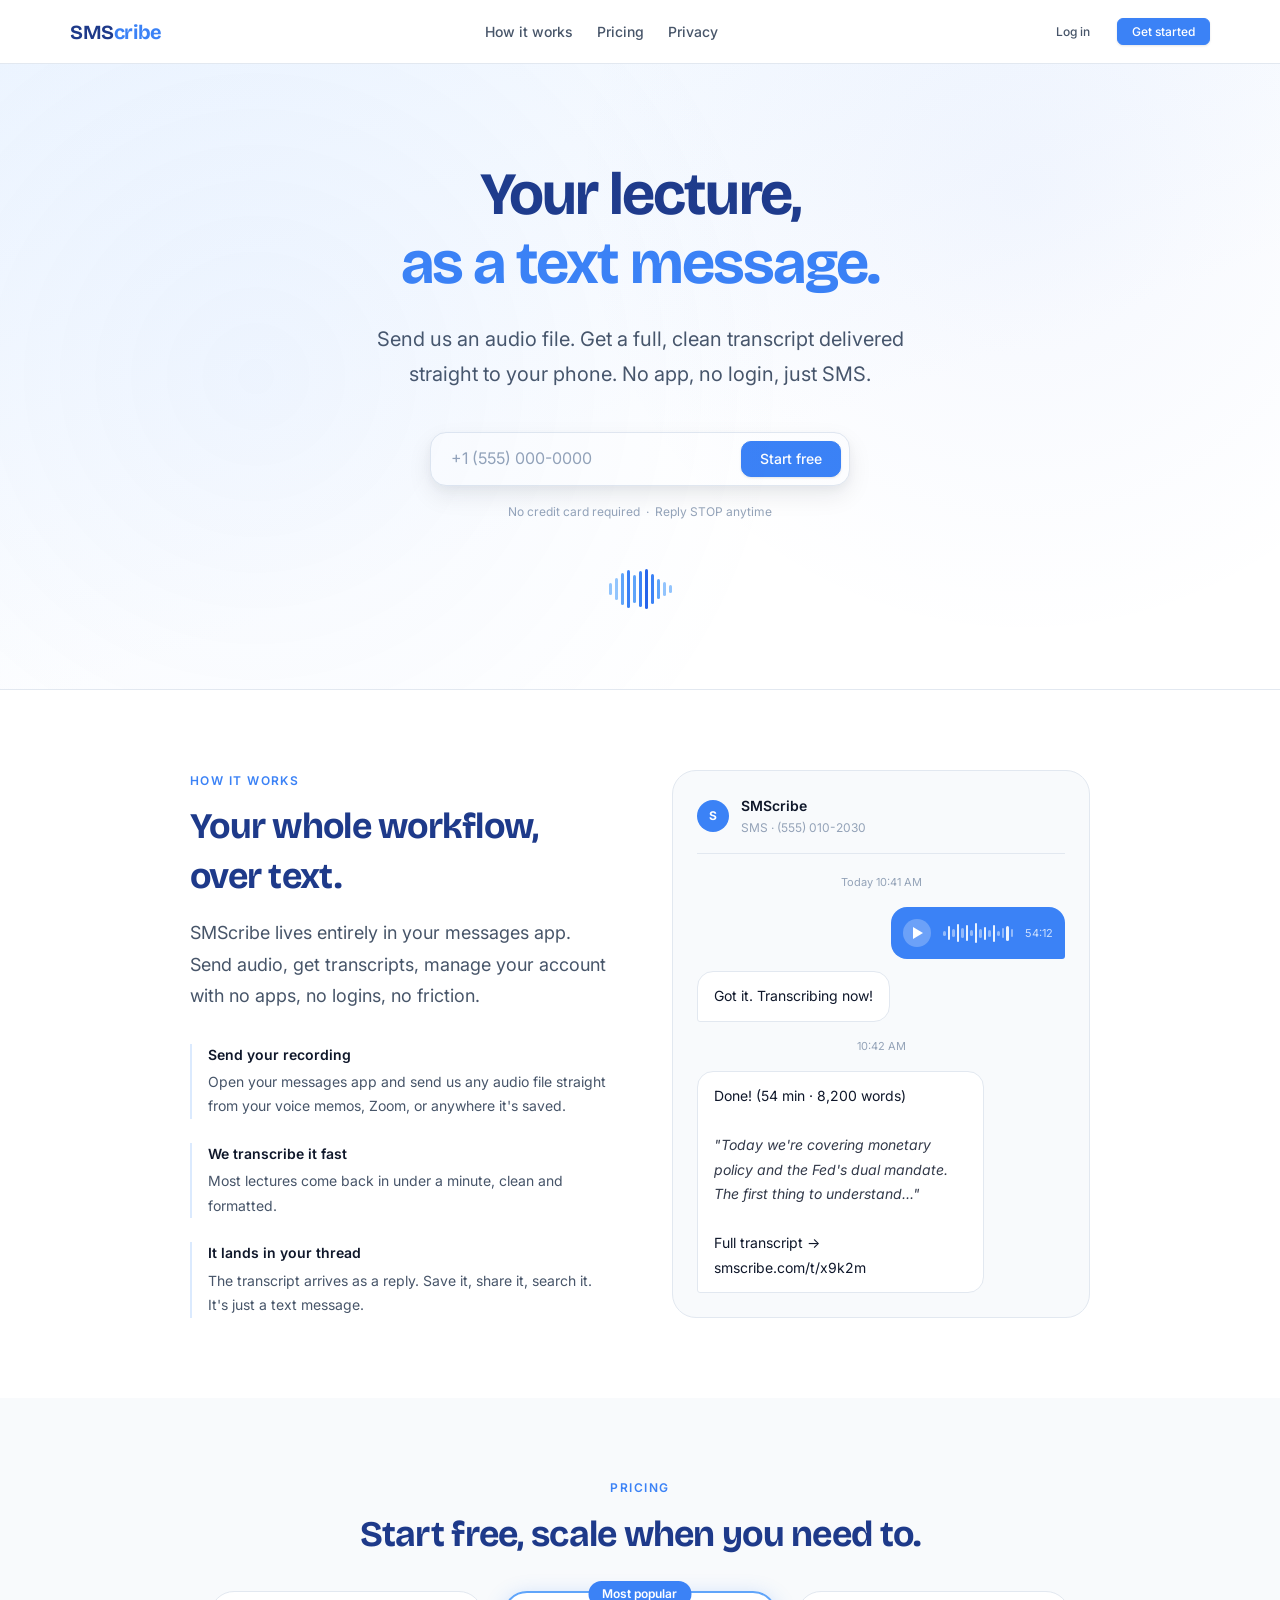
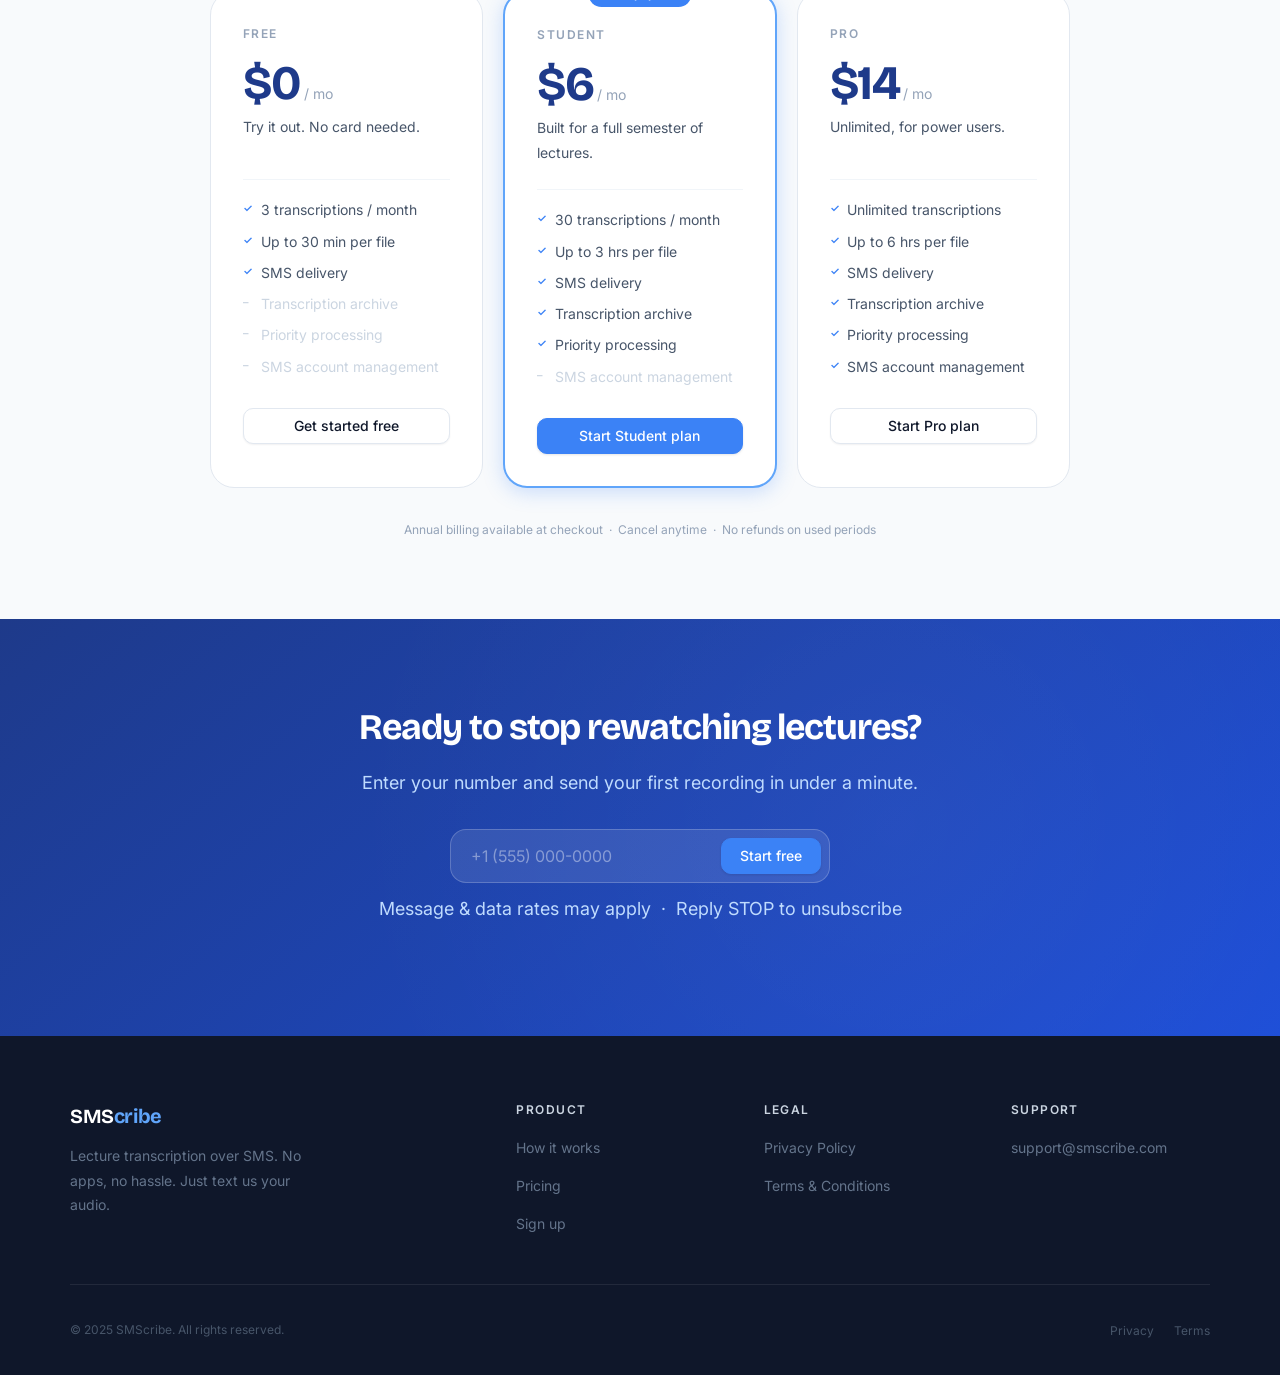
==== commit 8d2c34f2: "some p field changes" ====
--- a/index.html
+++ b/index.html
@@ -6,7 +6,7 @@
     <title>SMScribe — Lecture Transcription over SMS</title>
     <meta
       name="description"
-      content="Text us your lecture audio. Get a full transcript back. No apps, no accounts — just SMS."
+      content="Text us your lecture audio. Get a full transcript back. No apps, no accounts, just SMS."
     />
     <link rel="stylesheet" href="smscribe.css" />
     <style>
@@ -423,11 +423,10 @@
 
     <!-- Hero -->
     <section class="hero">
-      <span class="hero-eyebrow"><span class="dot"></span> Now in beta</span>
       <h1>Your lecture,<br /><em>as a text message.</em></h1>
       <p class="hero-sub">
         Send us an audio file. Get a full, clean transcript delivered straight
-        to your phone. No app, no login — just SMS.
+        to your phone. No app, no login, just SMS.
       </p>
       <div class="hero-phone-input">
         <input type="tel" placeholder="+1 (555) 000-0000" />
@@ -459,14 +458,15 @@
           <h2 class="section-heading">Your whole workflow,<br />over text.</h2>
           <p class="section-sub">
             SMScribe lives entirely in your messages app. Send audio, get
-            transcripts, manage your account — no apps, no logins, no friction.
+            transcripts, manage your account with no apps, no logins, no
+            friction.
           </p>
           <div class="hiw-points">
             <div class="hiw-point">
               <p class="hiw-point-title">Send your recording</p>
               <p class="hiw-point-body">
-                Open your messages app and send us any audio file — straight
-                from your voice memos, Zoom, or anywhere it's saved.
+                Open your messages app and send us any audio file straight from
+                your voice memos, Zoom, or anywhere it's saved.
               </p>
             </div>
             <div class="hiw-point">
@@ -478,8 +478,8 @@
             <div class="hiw-point">
               <p class="hiw-point-title">It lands in your thread</p>
               <p class="hiw-point-body">
-                The transcript arrives as a reply. Save it, share it, search it
-                — it's just a text message.
+                The transcript arrives as a reply. Save it, share it, search it.
+                It's just a text message.
               </p>
             </div>
           </div>
@@ -523,7 +523,7 @@
             </div>
           </div>
           <div class="sms-row">
-            <div class="sms-bubble in">Got it — transcribing now ⚡</div>
+            <div class="sms-bubble in">Got it. Transcribing now!</div>
           </div>
           <p class="sms-time">10:42 AM</p>
           <div class="sms-row">
@@ -637,7 +637,7 @@
         <div class="footer-brand">
           <a href="/" class="logo">SMS<span>cribe</span></a>
           <p>
-            Lecture transcription over SMS. No apps, no hassle — just text us
+            Lecture transcription over SMS. No apps, no hassle. Just text us
             your audio.
           </p>
         </div>
